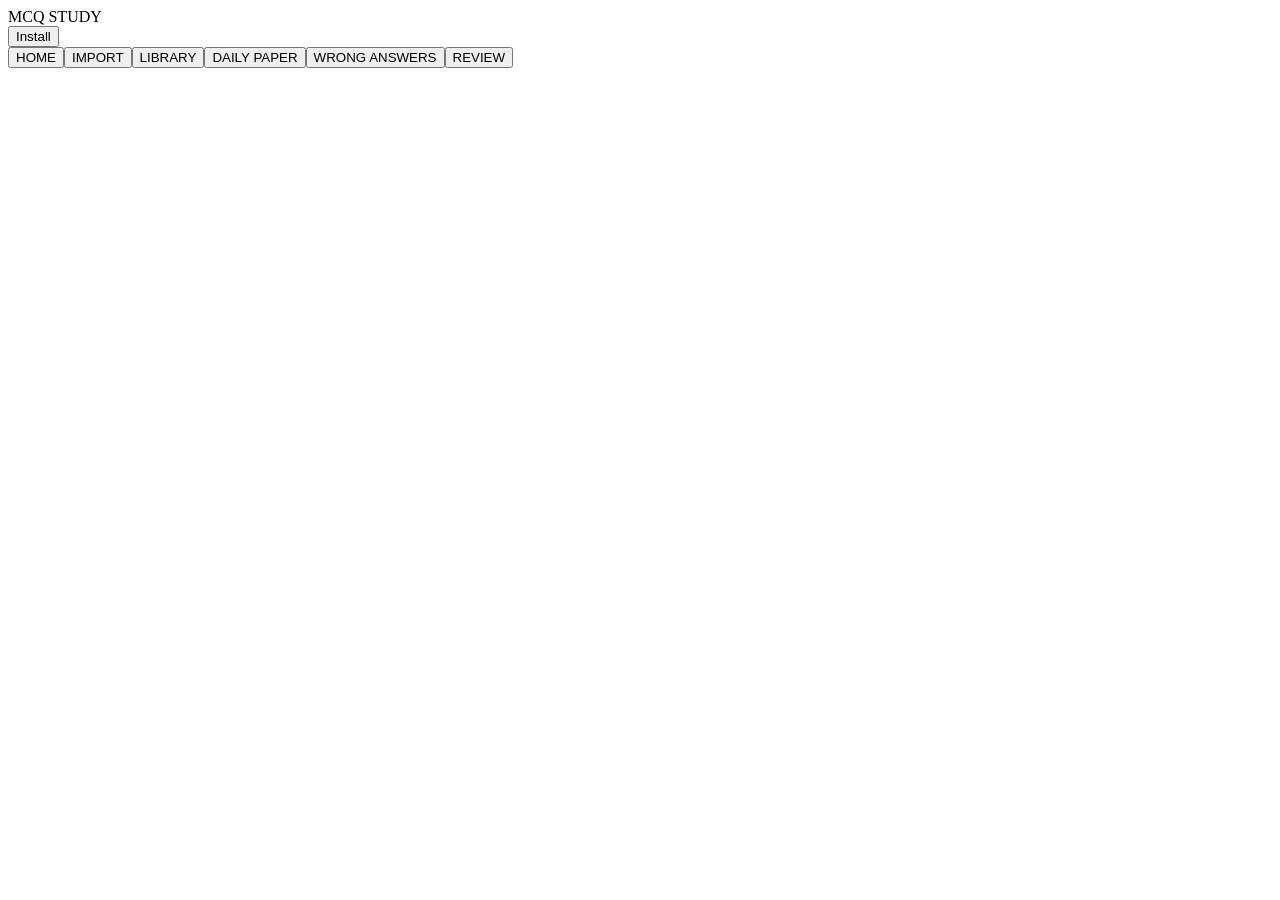
==== mcq-study-app/index.html @ 6d2631c5 "Add MCQ study app entry point" ====
<!doctype html><html lang="en"><head><meta charset="utf-8"><meta name="viewport" content="width=device-width,initial-scale=1,viewport-fit=cover"><meta name="theme-color" content="#152238"><meta name="description" content="Local-first MCQ study app"><link rel="manifest" href="manifest.webmanifest"><link rel="stylesheet" href="styles.css"><title>Local MCQ Study</title></head><body>
<header><div class="brand">MCQ STUDY</div><button id="installBtn" class="ghost hidden">Install</button></header>
<nav id="nav"><button data-view="home">HOME</button><button data-view="import">IMPORT</button><button data-view="library">LIBRARY</button><button data-view="daily">DAILY PAPER</button><button data-view="wrong">WRONG ANSWERS</button><button data-view="review">REVIEW</button></nav>
<main id="app"></main><div id="toast" role="status"></div>
<script src="bundle.js"></script></body></html>
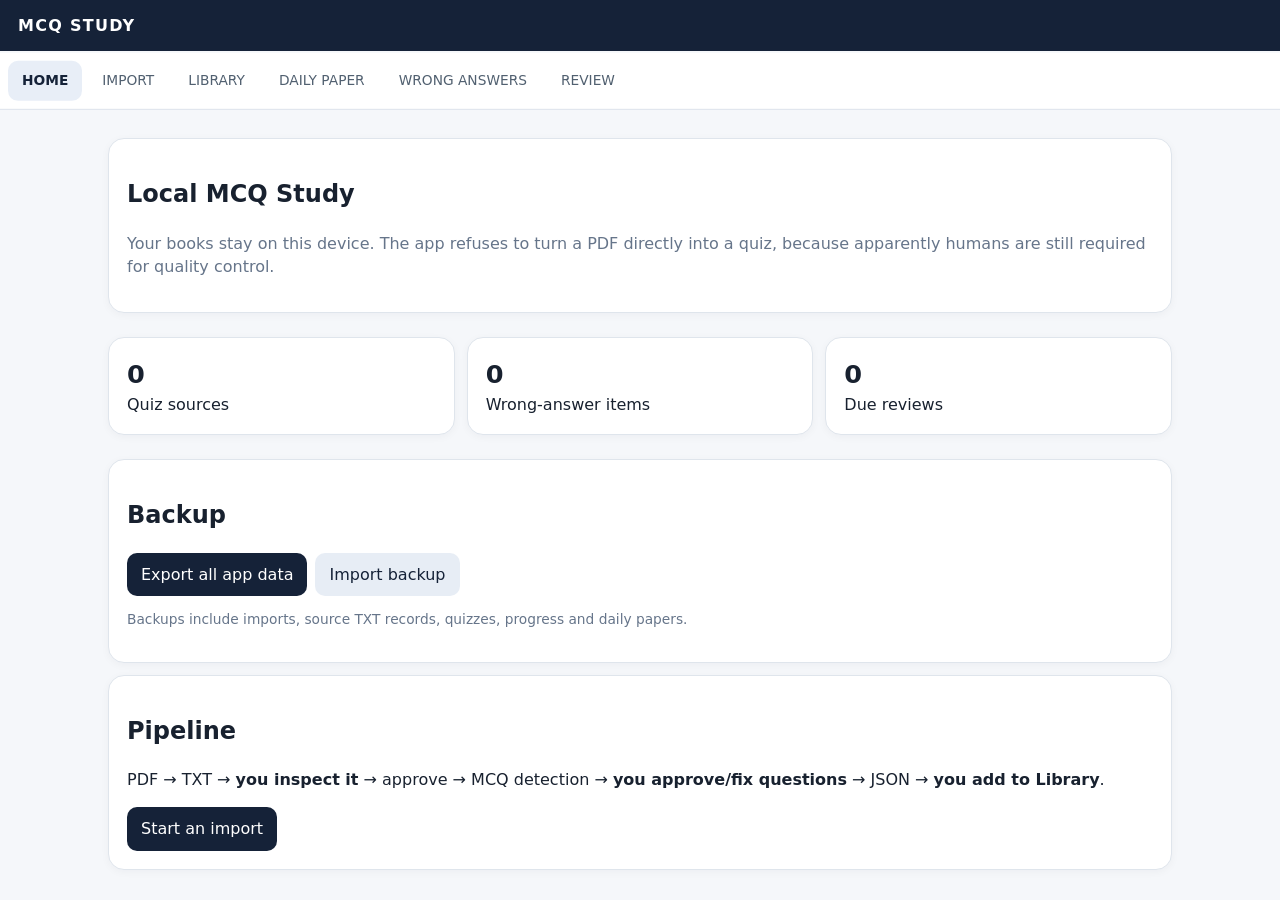
==== commit 67743e07: "Fix MCQ study app script entry" ====
--- a/mcq-study-app/index.html
+++ b/mcq-study-app/index.html
@@ -2,4 +2,4 @@
 <header><div class="brand">MCQ STUDY</div><button id="installBtn" class="ghost hidden">Install</button></header>
 <nav id="nav"><button data-view="home">HOME</button><button data-view="import">IMPORT</button><button data-view="library">LIBRARY</button><button data-view="daily">DAILY PAPER</button><button data-view="wrong">WRONG ANSWERS</button><button data-view="review">REVIEW</button></nav>
 <main id="app"></main><div id="toast" role="status"></div>
-<script src="bundle.js"></script></body></html>+<script src="bundle-1.js"></script><script src="bundle-2.js"></script><script src="bundle-3.js"></script><script src="bundle-4.js"></script></body></html>
--- a/mcq-study-app/styles.css
+++ b/mcq-study-app/styles.css
@@ -0,0 +1,2 @@
+:root{font-family:system-ui,-apple-system,BlinkMacSystemFont,"Segoe UI",sans-serif;color:#18212f;background:#f5f7fa;line-height:1.45}*{box-sizing:border-box}body{margin:0}header{position:sticky;top:0;z-index:5;background:#152238;color:#fff;display:flex;align-items:center;justify-content:space-between;padding:14px 18px}.brand{font-weight:800;letter-spacing:.08em}nav{display:flex;gap:6px;overflow:auto;background:#fff;border-bottom:1px solid #dce2ea;padding:8px;position:sticky;top:53px;z-index:4}button{font:inherit;border:0;border-radius:10px;padding:10px 14px;background:#152238;color:white;cursor:pointer}button.secondary{background:#e7edf5;color:#152238}button.danger{background:#a92727}button.ghost{background:transparent;border:1px solid #8ea0b7;color:inherit}button:disabled{opacity:.45;cursor:not-allowed}nav button{background:transparent;color:#516070;white-space:nowrap;font-size:.86rem}nav button.active{background:#e8eef7;color:#152238;font-weight:700}main{max-width:1100px;margin:auto;padding:18px}.card{background:#fff;border:1px solid #dfe5ec;border-radius:16px;padding:18px;margin:12px 0;box-shadow:0 2px 8px #1322380a}.grid{display:grid;grid-template-columns:repeat(auto-fit,minmax(220px,1fr));gap:12px}.steps{display:grid;grid-template-columns:repeat(9,minmax(90px,1fr));gap:5px;overflow:auto;margin:10px 0}.step{padding:9px;border-radius:9px;background:#e8edf4;color:#536173;font-size:.75rem;text-align:center}.step.current{background:#152238;color:#fff;font-weight:700}.step.done{background:#dcefe4;color:#1e6b43}.drop{border:2px dashed #aab8c8;padding:24px;text-align:center;border-radius:14px}.drop input{margin-top:12px}textarea,input,select{width:100%;font:inherit;border:1px solid #b9c5d3;border-radius:10px;padding:10px;background:#fff}textarea{min-height:320px;resize:vertical}.row{display:flex;gap:8px;flex-wrap:wrap;align-items:center}.muted{color:#66758a}.pill{display:inline-block;padding:4px 8px;border-radius:99px;background:#edf1f6;font-size:.8rem}.ready{background:#dff2e6;color:#1d6d42}.review{background:#fff0d4;color:#825d12}.rejected{background:#f8dddd;color:#8c2929}.question{border:1px solid #dce3eb;border-radius:14px;padding:15px;margin:10px 0}.option{padding:8px 10px;background:#f4f6f9;border-radius:8px;margin:5px 0}.answer{font-weight:700}.toolbar{display:flex;gap:8px;flex-wrap:wrap;justify-content:space-between}.progressbar{height:8px;background:#e2e7ed;border-radius:99px;overflow:hidden}.progressbar>div{height:100%;background:#152238}.hidden{display:none!important}.small{font-size:.86rem}.danger-text{color:#9b2525}.success{color:#1d6d42}.stat{font-size:1.6rem;font-weight:800}.center{text-align:center}.page-marker{color:#536173;font-weight:700;margin-top:15px}.search{position:sticky;top:108px;z-index:3}.list{max-height:55vh;overflow:auto}.notice{background:#fff7df;border:1px solid #ead69b;padding:12px;border-radius:12px}.code{font-family:ui-monospace,monospace;white-space:pre-wrap;background:#f1f3f6;padding:12px;border-radius:10px;max-height:300px;overflow:auto}@media(max-width:650px){main{padding:10px}.steps{grid-template-columns:repeat(9,100px)}.card{padding:13px}}
+#toast{position:fixed;bottom:18px;left:50%;transform:translateX(-50%);background:#152238;color:#fff;padding:10px 14px;border-radius:10px;opacity:0;pointer-events:none;transition:.2s;z-index:20}#toast.show{opacity:1}
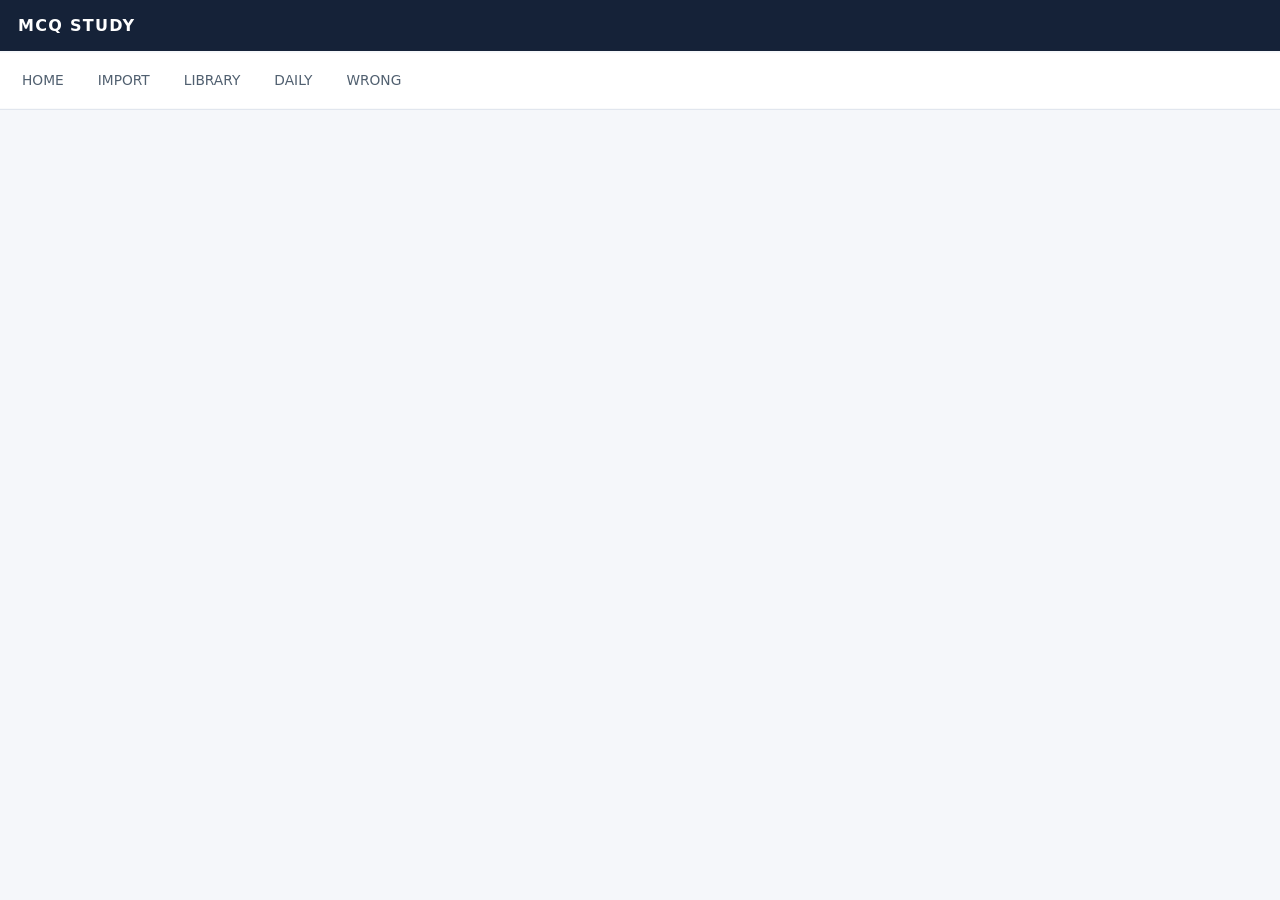
==== commit 9c282fa2: "Simplify MCQ app interface" ====
--- a/mcq-study-app/index.html
+++ b/mcq-study-app/index.html
@@ -1,5 +1 @@
-<!doctype html><html lang="en"><head><meta charset="utf-8"><meta name="viewport" content="width=device-width,initial-scale=1,viewport-fit=cover"><meta name="theme-color" content="#152238"><meta name="description" content="Local-first MCQ study app"><link rel="manifest" href="manifest.webmanifest"><link rel="stylesheet" href="styles.css"><title>Local MCQ Study</title></head><body>
-<header><div class="brand">MCQ STUDY</div><button id="installBtn" class="ghost hidden">Install</button></header>
-<nav id="nav"><button data-view="home">HOME</button><button data-view="import">IMPORT</button><button data-view="library">LIBRARY</button><button data-view="daily">DAILY PAPER</button><button data-view="wrong">WRONG ANSWERS</button><button data-view="review">REVIEW</button></nav>
-<main id="app"></main><div id="toast" role="status"></div>
-<script src="bundle-1.js"></script><script src="bundle-2.js"></script><script src="bundle-3.js"></script><script src="bundle-4.js"></script></body></html>+<!doctype html><html lang="en"><head><meta charset="utf-8"><meta name="viewport" content="width=device-width,initial-scale=1,viewport-fit=cover"><meta name="theme-color" content="#152238"><meta name="description" content="Simple local MCQ study app"><link rel="manifest" href="manifest.webmanifest"><link rel="stylesheet" href="styles.css"><title>MCQ Study</title></head><body><header><div class="brand">MCQ STUDY</div></header><nav><button data-v="home">HOME</button><button data-v="import">IMPORT</button><button data-v="library">LIBRARY</button><button data-v="daily">DAILY</button><button data-v="wrong">WRONG</button></nav><main id="app"></main><div id="toast" role="status"></div><script src="app.js"></script></body></html>
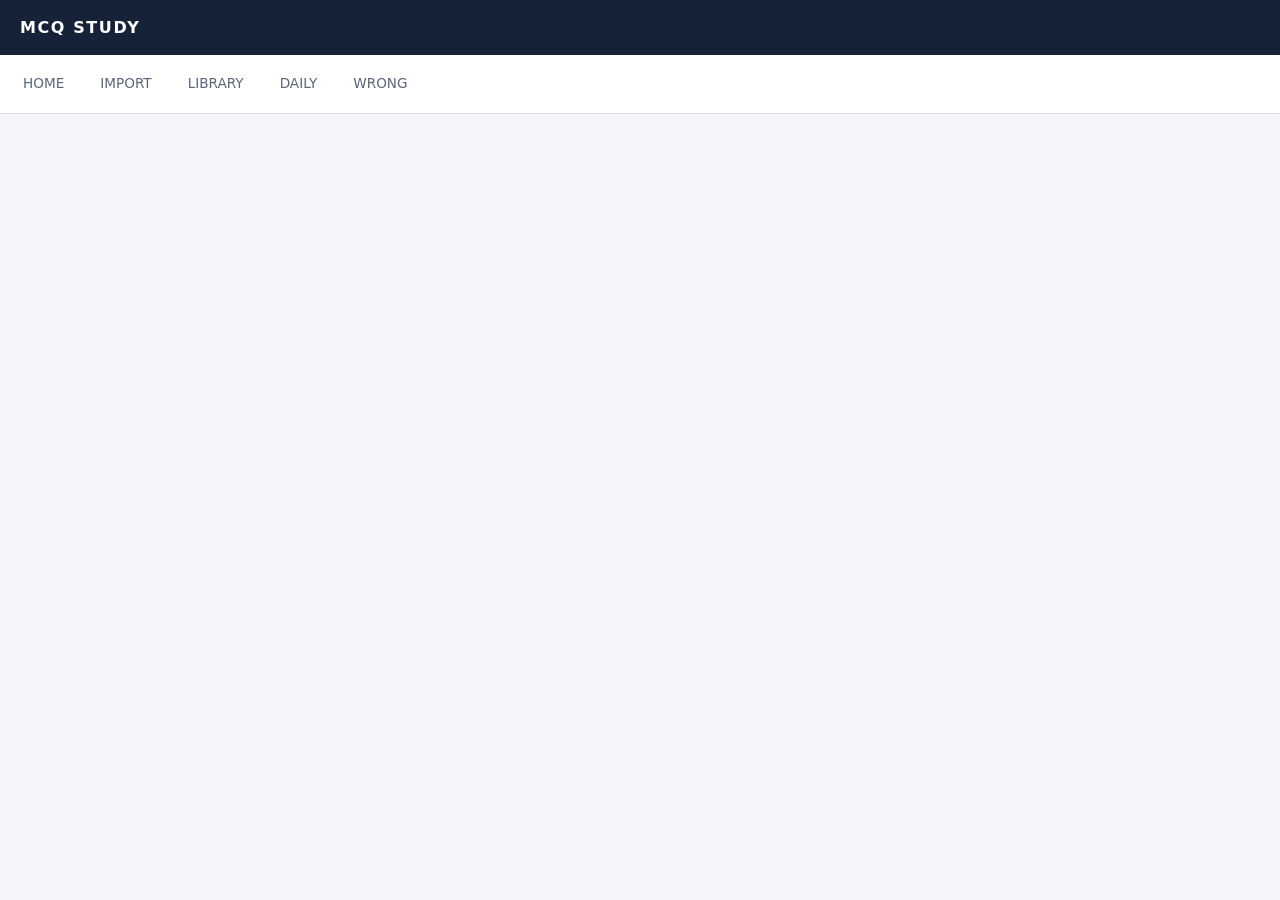
==== commit fa39ba53: "Use simple app and improved parser" ====
--- a/mcq-study-app/index.html
+++ b/mcq-study-app/index.html
@@ -1 +1 @@
-<!doctype html><html lang="en"><head><meta charset="utf-8"><meta name="viewport" content="width=device-width,initial-scale=1,viewport-fit=cover"><meta name="theme-color" content="#152238"><meta name="description" content="Simple local MCQ study app"><link rel="manifest" href="manifest.webmanifest"><link rel="stylesheet" href="styles.css"><title>MCQ Study</title></head><body><header><div class="brand">MCQ STUDY</div></header><nav><button data-v="home">HOME</button><button data-v="import">IMPORT</button><button data-v="library">LIBRARY</button><button data-v="daily">DAILY</button><button data-v="wrong">WRONG</button></nav><main id="app"></main><div id="toast" role="status"></div><script src="app.js"></script></body></html>+<!doctype html><html lang="en"><head><meta charset="utf-8"><meta name="viewport" content="width=device-width,initial-scale=1,viewport-fit=cover"><meta name="theme-color" content="#152238"><meta name="description" content="Simple local MCQ study app"><link rel="manifest" href="manifest.webmanifest"><link rel="stylesheet" href="styles.css"><title>MCQ Study</title></head><body><header><div class="brand">MCQ STUDY</div></header><nav><button data-v="home">HOME</button><button data-v="import">IMPORT</button><button data-v="library">LIBRARY</button><button data-v="daily">DAILY</button><button data-v="wrong">WRONG</button></nav><main id="app"></main><div id="toast" role="status"></div><script src="app.js"></script><script src="smart-parser.js"></script></body></html>
--- a/mcq-study-app/styles.css
+++ b/mcq-study-app/styles.css
@@ -1,2 +1 @@
-:root{font-family:system-ui,-apple-system,BlinkMacSystemFont,"Segoe UI",sans-serif;color:#18212f;background:#f5f7fa;line-height:1.45}*{box-sizing:border-box}body{margin:0}header{position:sticky;top:0;z-index:5;background:#152238;color:#fff;display:flex;align-items:center;justify-content:space-between;padding:14px 18px}.brand{font-weight:800;letter-spacing:.08em}nav{display:flex;gap:6px;overflow:auto;background:#fff;border-bottom:1px solid #dce2ea;padding:8px;position:sticky;top:53px;z-index:4}button{font:inherit;border:0;border-radius:10px;padding:10px 14px;background:#152238;color:white;cursor:pointer}button.secondary{background:#e7edf5;color:#152238}button.danger{background:#a92727}button.ghost{background:transparent;border:1px solid #8ea0b7;color:inherit}button:disabled{opacity:.45;cursor:not-allowed}nav button{background:transparent;color:#516070;white-space:nowrap;font-size:.86rem}nav button.active{background:#e8eef7;color:#152238;font-weight:700}main{max-width:1100px;margin:auto;padding:18px}.card{background:#fff;border:1px solid #dfe5ec;border-radius:16px;padding:18px;margin:12px 0;box-shadow:0 2px 8px #1322380a}.grid{display:grid;grid-template-columns:repeat(auto-fit,minmax(220px,1fr));gap:12px}.steps{display:grid;grid-template-columns:repeat(9,minmax(90px,1fr));gap:5px;overflow:auto;margin:10px 0}.step{padding:9px;border-radius:9px;background:#e8edf4;color:#536173;font-size:.75rem;text-align:center}.step.current{background:#152238;color:#fff;font-weight:700}.step.done{background:#dcefe4;color:#1e6b43}.drop{border:2px dashed #aab8c8;padding:24px;text-align:center;border-radius:14px}.drop input{margin-top:12px}textarea,input,select{width:100%;font:inherit;border:1px solid #b9c5d3;border-radius:10px;padding:10px;background:#fff}textarea{min-height:320px;resize:vertical}.row{display:flex;gap:8px;flex-wrap:wrap;align-items:center}.muted{color:#66758a}.pill{display:inline-block;padding:4px 8px;border-radius:99px;background:#edf1f6;font-size:.8rem}.ready{background:#dff2e6;color:#1d6d42}.review{background:#fff0d4;color:#825d12}.rejected{background:#f8dddd;color:#8c2929}.question{border:1px solid #dce3eb;border-radius:14px;padding:15px;margin:10px 0}.option{padding:8px 10px;background:#f4f6f9;border-radius:8px;margin:5px 0}.answer{font-weight:700}.toolbar{display:flex;gap:8px;flex-wrap:wrap;justify-content:space-between}.progressbar{height:8px;background:#e2e7ed;border-radius:99px;overflow:hidden}.progressbar>div{height:100%;background:#152238}.hidden{display:none!important}.small{font-size:.86rem}.danger-text{color:#9b2525}.success{color:#1d6d42}.stat{font-size:1.6rem;font-weight:800}.center{text-align:center}.page-marker{color:#536173;font-weight:700;margin-top:15px}.search{position:sticky;top:108px;z-index:3}.list{max-height:55vh;overflow:auto}.notice{background:#fff7df;border:1px solid #ead69b;padding:12px;border-radius:12px}.code{font-family:ui-monospace,monospace;white-space:pre-wrap;background:#f1f3f6;padding:12px;border-radius:10px;max-height:300px;overflow:auto}@media(max-width:650px){main{padding:10px}.steps{grid-template-columns:repeat(9,100px)}.card{padding:13px}}
-#toast{position:fixed;bottom:18px;left:50%;transform:translateX(-50%);background:#152238;color:#fff;padding:10px 14px;border-radius:10px;opacity:0;pointer-events:none;transition:.2s;z-index:20}#toast.show{opacity:1}+:root{font-family:system-ui,-apple-system,BlinkMacSystemFont,"Segoe UI",sans-serif;color:#18212f;background:#f3f5f8;line-height:1.45}*{box-sizing:border-box}body{margin:0}header{background:#152238;color:#fff;padding:16px 20px;position:sticky;top:0;z-index:5}.brand{font-weight:800;letter-spacing:.1em}nav{display:flex;gap:6px;overflow:auto;background:#fff;border-bottom:1px solid #dce2ea;padding:8px;position:sticky;top:52px;z-index:4}button{font:inherit;border:0;border-radius:11px;padding:11px 15px;background:#152238;color:#fff;cursor:pointer}button:disabled{opacity:.45}button.secondary{background:#e7edf5;color:#152238}button.danger{background:#a92727}nav button{background:transparent;color:#596779;white-space:nowrap;font-size:.85rem}nav button.active{background:#e8eef7;color:#152238;font-weight:700}main{max-width:1050px;margin:auto;padding:16px}.hero{background:#fff;border:1px solid #dce3eb;border-radius:18px;padding:28px;margin:10px 0}.hero h1{font-size:2rem;margin:0 0 6px}.card,.question{background:#fff;border:1px solid #dce3eb;border-radius:16px;padding:17px;margin:12px 0}.top{display:flex;align-items:center;justify-content:space-between;gap:10px}.back{background:#e7edf5;color:#152238}.stats,.detectStats{display:grid;grid-template-columns:repeat(3,1fr);gap:10px;margin:12px 0}.stats>div,.detectStats>b{background:#fff;border:1px solid #dce3eb;border-radius:14px;padding:16px}.stats b{display:block;font-size:1.5rem}.stats span,.detectStats small{display:block;color:#68768a;font-size:.85rem;font-weight:400}.detectStats b{text-align:center;font-size:1.7rem}.detectStats small{font-size:.8rem}.row{display:flex;gap:8px;flex-wrap:wrap;align-items:center}input,textarea,select{width:100%;font:inherit;border:1px solid #bac6d4;border-radius:10px;padding:10px;background:#fff}textarea{min-height:90px;resize:vertical}.opts{display:grid;grid-template-columns:1fr 1fr;gap:8px}.opts label{font-weight:700}.choice{display:block;width:100%;text-align:left;background:#f4f6f9;color:#18212f;margin:8px 0}.choice.correct{background:#dff2e6}.choice.wrong{background:#f8dddd}.pill{display:inline-block;padding:4px 9px;border-radius:99px;background:#edf1f6;font-size:.78rem}.pill.ready{background:#dff2e6;color:#1d6d42}.pill.review{background:#fff0d4;color:#825d12}.diag{display:block;color:#8a6415;font-size:.85rem;margin-top:8px}.progress{height:8px;background:#e2e7ed;border-radius:99px;overflow:hidden}.progress i{display:block;height:100%;background:#152238}.muted{color:#66758a}.danger{color:#a92727}.success{color:#1d6d42}.big{min-height:60vh}.hidden{display:none!important}#toast{position:fixed;bottom:18px;left:50%;transform:translateX(-50%);background:#152238;color:#fff;padding:10px 15px;border-radius:11px;opacity:0;pointer-events:none;transition:.2s;z-index:20}#toast.show{opacity:1}@media(max-width:700px){main{padding:10px}.opts{grid-template-columns:1fr}.hero{padding:20px}.stats,.detectStats{grid-template-columns:1fr 1fr 1fr}}
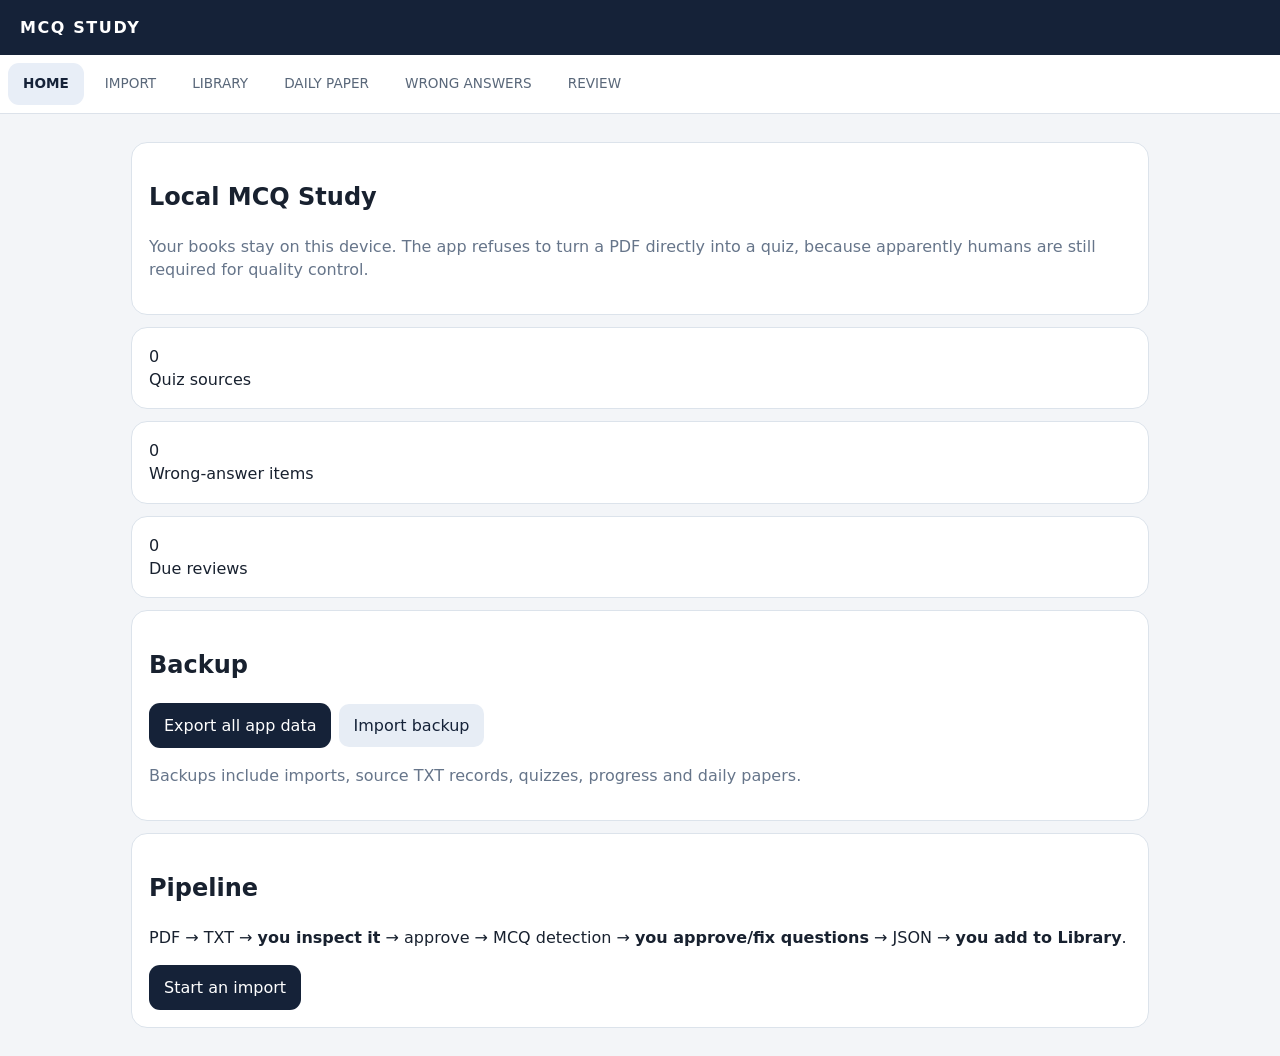
==== commit f3fd0fab: "Fix MCQ app entrypoint" ====
--- a/mcq-study-app/index.html
+++ b/mcq-study-app/index.html
@@ -1 +1 @@
-<!doctype html><html lang="en"><head><meta charset="utf-8"><meta name="viewport" content="width=device-width,initial-scale=1,viewport-fit=cover"><meta name="theme-color" content="#152238"><meta name="description" content="Simple local MCQ study app"><link rel="manifest" href="manifest.webmanifest"><link rel="stylesheet" href="styles.css"><title>MCQ Study</title></head><body><header><div class="brand">MCQ STUDY</div></header><nav><button data-v="home">HOME</button><button data-v="import">IMPORT</button><button data-v="library">LIBRARY</button><button data-v="daily">DAILY</button><button data-v="wrong">WRONG</button></nav><main id="app"></main><div id="toast" role="status"></div><script src="app.js"></script><script src="smart-parser.js"></script></body></html>+<!doctype html><html lang="en"><head><meta charset="utf-8"><meta name="viewport" content="width=device-width,initial-scale=1,viewport-fit=cover"><meta name="theme-color" content="#152238"><meta name="description" content="Local-first MCQ study app"><link rel="manifest" href="manifest.webmanifest"><link rel="stylesheet" href="styles.css"><title>Local MCQ Study</title></head><body><header><div class="brand">MCQ STUDY</div><button id="installBtn" class="ghost hidden">Install</button></header><nav id="nav"><button data-view="home">HOME</button><button data-view="import">IMPORT</button><button data-view="library">LIBRARY</button><button data-view="daily">DAILY PAPER</button><button data-view="wrong">WRONG ANSWERS</button><button data-view="review">REVIEW</button></nav><main id="app"></main><div id="toast" role="status"></div><script src="bundle-1.js"></script><script src="bundle-2.js"></script><script src="bundle-3.js"></script><script src="bundle-4.js"></script></body></html>
